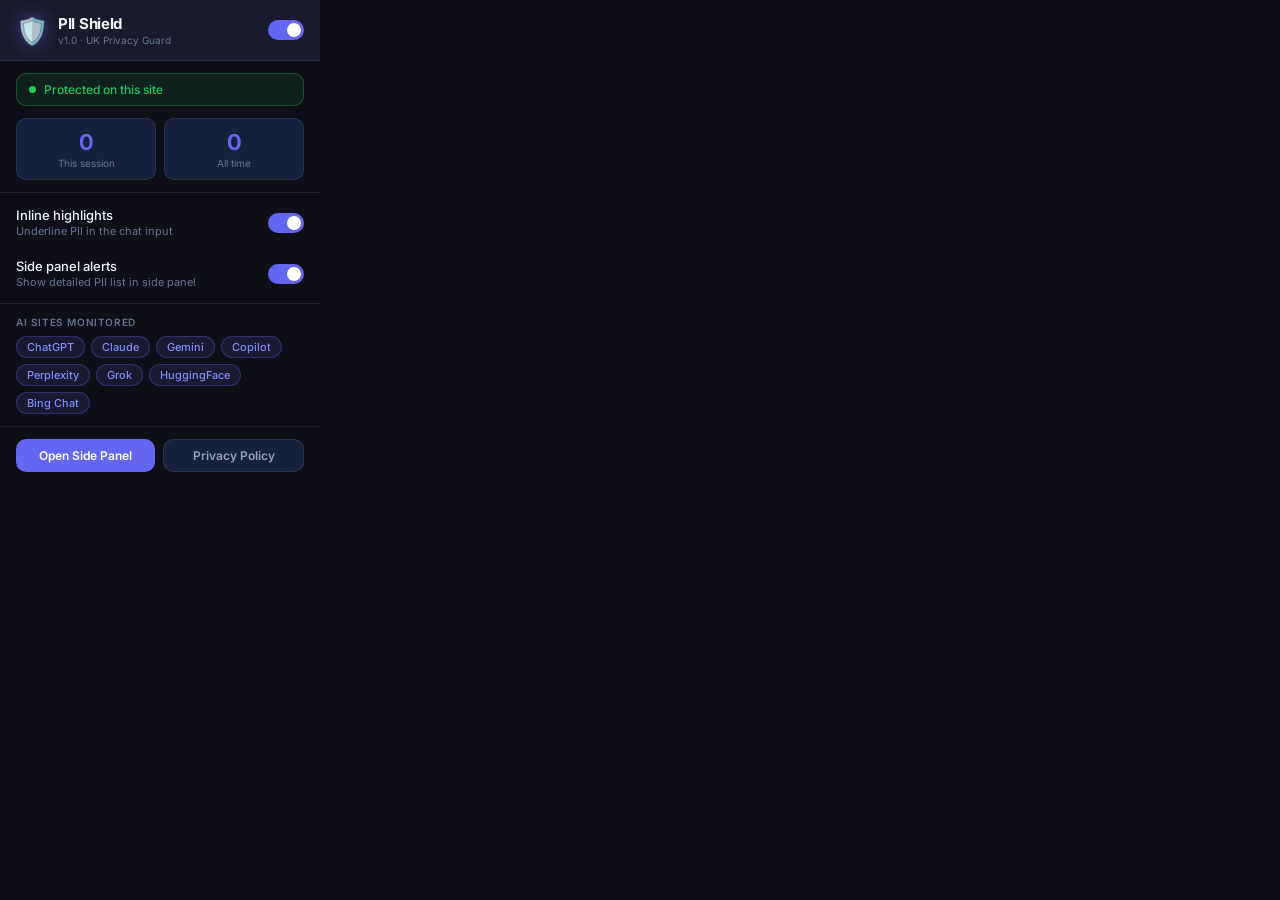
==== popup.html @ 027375da "feat: implement initial PII detector browser extension with side panel and background scanning logic" ====
<!DOCTYPE html>
<html lang="en">
<head>
  <meta charset="UTF-8">
  <meta name="viewport" content="width=device-width, initial-scale=1.0">
  <title>PII Shield</title>
  <link rel="preconnect" href="https://fonts.googleapis.com">
  <link href="https://fonts.googleapis.com/css2?family=Inter:wght@400;500;600;700&display=swap" rel="stylesheet">
  <link rel="stylesheet" href="popup.css">
</head>
<body>
  <div id="popup">
    <!-- Header -->
    <div id="pop-header">
      <div id="pop-logo">🛡️</div>
      <div>
        <div id="pop-title">PII Shield</div>
        <div id="pop-version">v1.0 · UK Privacy Guard</div>
      </div>
      <label class="toggle" id="master-toggle-wrap" title="Enable/disable protection">
        <input type="checkbox" id="master-toggle" checked>
        <span class="slider"></span>
      </label>
    </div>

    <!-- Status chip -->
    <div id="pop-status-chip" class="status-active">
      <span id="status-dot"></span>
      <span id="status-text">Protected on this site</span>
    </div>

    <!-- Quick stats -->
    <div id="pop-stats">
      <div class="stat-box">
        <div class="stat-num" id="stat-session">0</div>
        <div class="stat-lbl">This session</div>
      </div>
      <div class="stat-box">
        <div class="stat-num" id="stat-total">0</div>
        <div class="stat-lbl">All time</div>
      </div>
    </div>

    <!-- Settings -->
    <div id="pop-settings">
      <div class="setting-row">
        <div class="setting-info">
          <div class="setting-label">Inline highlights</div>
          <div class="setting-desc">Underline PII in the chat input</div>
        </div>
        <label class="toggle">
          <input type="checkbox" id="toggle-highlight" checked>
          <span class="slider"></span>
        </label>
      </div>
      <div class="setting-row">
        <div class="setting-info">
          <div class="setting-label">Side panel alerts</div>
          <div class="setting-desc">Show detailed PII list in side panel</div>
        </div>
        <label class="toggle">
          <input type="checkbox" id="toggle-sidepanel" checked>
          <span class="slider"></span>
        </label>
      </div>
    </div>

    <!-- Coverage -->
    <div id="pop-coverage">
      <div class="coverage-title">AI Sites Monitored</div>
      <div class="coverage-grid">
        <div class="site-chip">ChatGPT</div>
        <div class="site-chip">Claude</div>
        <div class="site-chip">Gemini</div>
        <div class="site-chip">Copilot</div>
        <div class="site-chip">Perplexity</div>
        <div class="site-chip">Grok</div>
        <div class="site-chip">HuggingFace</div>
        <div class="site-chip">Bing Chat</div>
      </div>
    </div>

    <!-- Actions -->
    <div id="pop-actions">
      <button id="btn-open-panel">Open Side Panel</button>
      <button id="btn-privacy" class="btn-secondary">Privacy Policy</button>
    </div>
  </div>

  <script src="popup.js"></script>
</body>
</html>
---- popup.css ----
/* PII Shield — Popup Styles */

*, *::before, *::after { box-sizing: border-box; margin: 0; padding: 0; }

:root {
  --bg:        #0f0f17;
  --bg2:       #1a1a2e;
  --bg3:       #16213e;
  --border:    rgba(255,255,255,0.08);
  --text:      #f1f5f9;
  --muted:     #64748b;
  --dim:       #94a3b8;
  --accent:    #6366f1;
  --safe:      #22c55e;
  --warn:      #f97316;
  --radius:    10px;
}

body {
  font-family: 'Inter', system-ui, sans-serif;
  background: var(--bg);
  color: var(--text);
  width: 320px;
  font-size: 13px;
}

#popup { padding: 0; }

/* ── Header ──────────────────────────────────────────── */
#pop-header {
  display: flex;
  align-items: center;
  gap: 10px;
  padding: 14px 16px;
  background: var(--bg2);
  border-bottom: 1px solid var(--border);
}

#pop-logo { font-size: 26px; filter: drop-shadow(0 0 8px rgba(99,102,241,0.5)); }

#pop-title {
  font-size: 15px;
  font-weight: 700;
  letter-spacing: -0.3px;
}

#pop-version { font-size: 10px; color: var(--muted); margin-top: 1px; }

#master-toggle-wrap { margin-left: auto; }

/* ── Status chip ──────────────────────────────────────── */
#pop-status-chip {
  display: flex;
  align-items: center;
  gap: 8px;
  margin: 12px 16px 0;
  padding: 8px 12px;
  border-radius: var(--radius);
  font-size: 12px;
  font-weight: 500;
}

#pop-status-chip.status-active {
  background: rgba(34,197,94,0.1);
  border: 1px solid rgba(34,197,94,0.3);
  color: var(--safe);
}

#pop-status-chip.status-inactive {
  background: rgba(100,116,139,0.1);
  border: 1px solid rgba(100,116,139,0.3);
  color: var(--muted);
}

#status-dot {
  width: 7px; height: 7px;
  border-radius: 50%;
  background: currentColor;
  flex-shrink: 0;
}

.status-active #status-dot { animation: pulse-green 2s infinite; }

@keyframes pulse-green {
  0%, 100% { box-shadow: 0 0 0 0 rgba(34,197,94,0.5); }
  50%       { box-shadow: 0 0 0 4px rgba(34,197,94,0); }
}

/* ── Stats ───────────────────────────────────────────── */
#pop-stats {
  display: grid;
  grid-template-columns: 1fr 1fr;
  gap: 8px;
  padding: 12px 16px;
}

.stat-box {
  background: var(--bg3);
  border: 1px solid var(--border);
  border-radius: var(--radius);
  padding: 10px;
  text-align: center;
}

.stat-num { font-size: 22px; font-weight: 700; color: var(--accent); }
.stat-lbl { font-size: 10px; color: var(--muted); margin-top: 2px; }

/* ── Settings ───────────────────────────────────────── */
#pop-settings {
  border-top: 1px solid var(--border);
  border-bottom: 1px solid var(--border);
  padding: 4px 0;
}

.setting-row {
  display: flex;
  align-items: center;
  justify-content: space-between;
  padding: 10px 16px;
  transition: background 0.15s;
}

.setting-row:hover { background: rgba(255,255,255,0.03); }

.setting-label { font-size: 13px; font-weight: 500; }
.setting-desc  { font-size: 11px; color: var(--muted); margin-top: 1px; }

/* Toggle (shared) */
.toggle { position: relative; display: inline-block; width: 36px; height: 20px; flex-shrink: 0; }
.toggle input { opacity: 0; width: 0; height: 0; }
.slider { position: absolute; inset: 0; background: #374151; border-radius: 20px; cursor: pointer; transition: 0.2s; }
.slider::before { content: ''; position: absolute; height: 14px; width: 14px; left: 3px; top: 3px; background: #fff; border-radius: 50%; transition: 0.2s; }
.toggle input:checked + .slider { background: var(--accent); }
.toggle input:checked + .slider::before { transform: translateX(16px); }

/* ── Coverage ────────────────────────────────────────── */
#pop-coverage { padding: 12px 16px; }

.coverage-title { font-size: 10px; font-weight: 600; text-transform: uppercase; letter-spacing: 0.6px; color: var(--muted); margin-bottom: 8px; }

.coverage-grid { display: flex; flex-wrap: wrap; gap: 6px; }

.site-chip {
  font-size: 11px;
  padding: 3px 10px;
  background: rgba(99,102,241,0.12);
  border: 1px solid rgba(99,102,241,0.3);
  color: #818cf8;
  border-radius: 99px;
  font-weight: 500;
}

/* ── Actions ─────────────────────────────────────────── */
#pop-actions {
  display: flex;
  gap: 8px;
  padding: 12px 16px 14px;
  border-top: 1px solid var(--border);
}

#pop-actions button {
  flex: 1;
  padding: 8px;
  border-radius: var(--radius);
  font-family: inherit;
  font-size: 12px;
  font-weight: 600;
  cursor: pointer;
  border: none;
  transition: all 0.15s;
}

#btn-open-panel {
  background: var(--accent);
  color: #fff;
}

#btn-open-panel:hover { background: #4f52d9; }

.btn-secondary {
  background: var(--bg3);
  color: var(--dim);
  border: 1px solid var(--border) !important;
}

.btn-secondary:hover { background: var(--bg2); color: var(--text); }
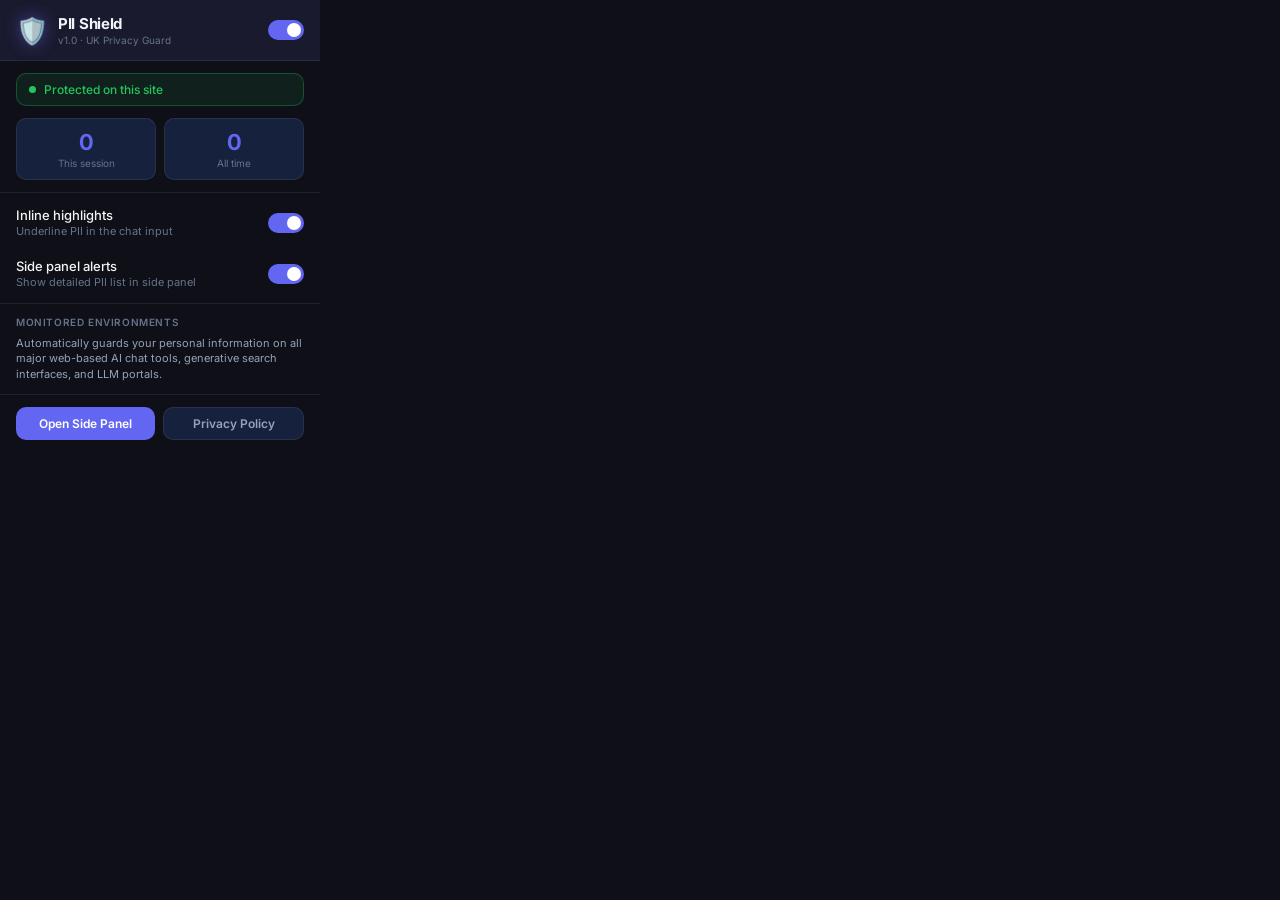
==== commit 20f68924: "fix: remove brand names from popup UI and content script comments to ensure complete CWS compliance" ====
--- a/popup.html
+++ b/popup.html
@@ -67,17 +67,10 @@
 
     <!-- Coverage -->
     <div id="pop-coverage">
-      <div class="coverage-title">AI Sites Monitored</div>
-      <div class="coverage-grid">
-        <div class="site-chip">ChatGPT</div>
-        <div class="site-chip">Claude</div>
-        <div class="site-chip">Gemini</div>
-        <div class="site-chip">Copilot</div>
-        <div class="site-chip">Perplexity</div>
-        <div class="site-chip">Grok</div>
-        <div class="site-chip">HuggingFace</div>
-        <div class="site-chip">Bing Chat</div>
-      </div>
+      <div class="coverage-title">Monitored Environments</div>
+      <p style="font-size: 11px; color: var(--dim); line-height: 1.4; margin-top: 2px;">
+        Automatically guards your personal information on all major web-based AI chat tools, generative search interfaces, and LLM portals.
+      </p>
     </div>
 
     <!-- Actions -->
